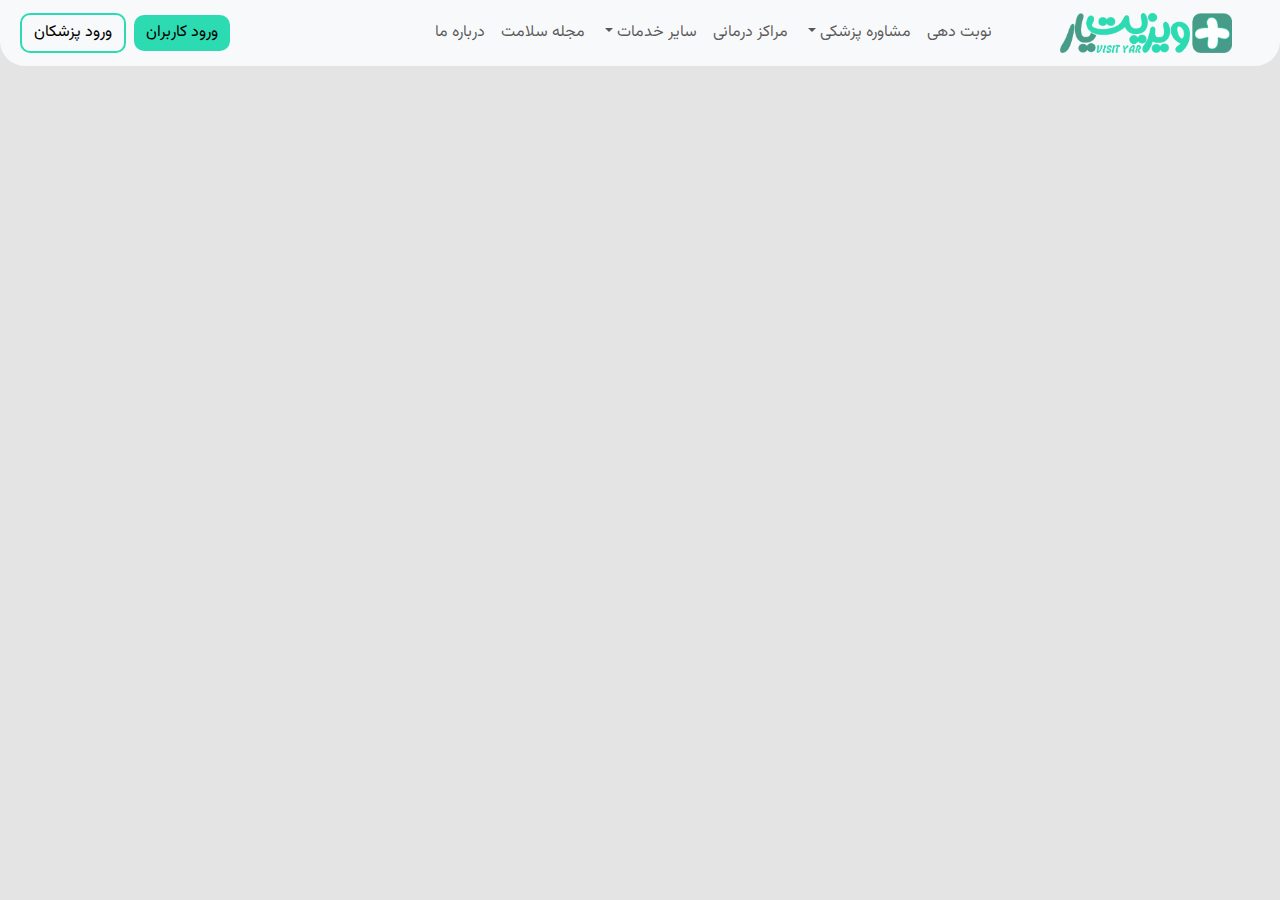
==== homepage/index.html @ 5d213c59 "add nobat page & footer" ====
<!DOCTYPE html>
<html lang="fa">
<head>
    <meta charset="UTF-8">
    <meta name="viewport" content="width=device-width, initial-scale=1.0">
    <title>ویزیت یار</title>
    <link href="https://cdn.jsdelivr.net/npm/bootstrap@5.3.0-alpha1/dist/css/bootstrap.min.css" rel="stylesheet">
    <link rel="stylesheet" href="style.css">
</head>
<body>
    <!-- navbar -->
    <nav class="navbar navbar-expand-lg navbar-light bg-light navbar-custom">
        <div class="container">
            <a class="navbar-brand" href="#">
                <img src="image/logo.png" alt="لوگو">
            </a>
            <button class="navbar-toggler" type="button" data-bs-toggle="collapse" data-bs-target="#navbarNavDropdown" aria-controls="navbarNavDropdown" aria-expanded="false" aria-label="Toggle navigation">
                <span class="navbar-toggler-icon"></span>
            </button>
            <div class="collapse navbar-collapse" id="navbarNavDropdown">
                <ul class="navbar-nav ms-auto">
                    <li class="nav-item active">
                        <a class="nav-link" href="#">نوبت دهی</a>
                    </li>
                    <li class="nav-item dropdown">
                        <a class="nav-link dropdown-toggle" href="#" id="navbarDropdownMenuLink" data-bs-toggle="dropdown" aria-haspopup="true" aria-expanded="false">
                            مشاوره پزشکی
                        </a>
                        <div class="dropdown-menu" aria-labelledby="navbarDropdownMenuLink">
                            <a class="dropdown-item" href="#">مشاوره تلفنی</a>
                            <a class="dropdown-item" href="#">مشاوره متنی</a>
                        </div>
                    </li>
                    <li class="nav-item">
                        <a class="nav-link" href="#">مراکز درمانی</a>
                    </li>
                    <li class="nav-item dropdown">
                        <a class="nav-link dropdown-toggle" href="#" id="navbarDropdownMenuLink" data-bs-toggle="dropdown" aria-haspopup="true" aria-expanded="false">
                            سایر خدمات
                        </a>
                        <div class="dropdown-menu" aria-labelledby="navbarDropdownMenuLink">
                            <a class="dropdown-item" href="#">ویزیت یار پلاس (به زودی)</a>
                        </div>
                    </li>
                    <li class="nav-item">
                        <a class="nav-link" href="#">مجله سلامت</a>
                    </li>
                    <li class="nav-item">
                        <a class="nav-link" href="#">درباره ما</a>
                    </li>
                </ul>
                <button class="btn btn-user ms-2" data-bs-toggle="modal" data-bs-target="#userLoginModal">ورود کاربران</button>
                <button class="btn btn-doctor ms-2">ورود پزشکان</button>
            </div>
        </div>
    </nav>
    <!-- /navbar -->

    <!-- User Login Modal -->
    <div class="modal fade" id="userLoginModal" tabindex="-1" aria-labelledby="userLoginModalLabel" aria-hidden="true">
        <div class="modal-dialog">
            <div class="modal-content">
                <div class="modal-header">
                    <button type="button" class="btn-close" data-bs-dismiss="modal" aria-label="Close"></button>
                </div>
                <div class="modal-body">
                    <h3 class="modal-title" id="userLoginModalLabel">ورود به ویزیت یار</h3>
                    <p>برای دسترسی به تمامی امکانات وارد شوید!</p>
                    <div class="mb-3 input-group">
                        <span class="input-group-text">+98</span>
                        <input id="phoneNumberInput" type="text" class="form-control" placeholder="مثال: 09123456789">
                    </div>
                </div>
                <div class="modal-footer justify-content-center">
                    <button type="button" class="btn btn-secondary" data-bs-dismiss="modal">ثبت نام</button>
                    <button id="sendCodeBtn" type="button" class="btn btn-confirm" data-bs-toggle="modal" data-bs-target="#checkCodeModal">ارسال کد تایید</button>
                </div>
            </div>
        </div>
    </div>
    <!-- /User Login Modal -->

    <!-- Verification Code Modal -->
    <div class="modal fade" id="checkCodeModal" tabindex="-1" aria-labelledby="checkCodeModalLabel" aria-hidden="true">
        <div class="modal-dialog">
            <div class="modal-content">
                <div class="modal-header">
                    <h5 class="modal-title" id="checkCodeModalLabel">کد تایید را وارد کنید</h5>
                    <button type="button" class="btn-close" data-bs-dismiss="modal" aria-label="Close"></button>
                </div>
                <div class="modal-body">
                    <p>لطفاً کد تایید را وارد کنید:</p>
                    <input type="text" id="verificationCodeInput" class="form-control mb-3" placeholder="مثال: 123456">
                </div>
                <div class="modal-footer">
                    <button type="button" class="btn btn-secondary" data-bs-dismiss="modal">بستن</button>
                    <button id="submitCodeBtn" type="button" class="btn btn-primary">تایید</button>
                </div>
            </div>
        </div>
    </div>
    <!-- /Verification Code Modal -->

    <script src="https://cdn.jsdelivr.net/npm/bootstrap@5.3.0-alpha1/dist/js/bootstrap.bundle.min.js"></script>
    <script src="newFile.js"></script>
</body>
</html>
---- homepage/style.css ----
@import url('https://fonts.googleapis.com/css2?family=Vazirmatn:wght@100..900&display=swap');

body {
    background-color: rgb(228, 228, 228);
    direction: rtl;
    text-align: right;
    font-family: 'Vazirmatn', sans-serif;
    overflow-x: hidden;
    margin: 0;
    padding: 0;
    
}


.navbar-brand img {
    margin: 0 20px;
    height: 40px;
}

.navbar {
    border-bottom-left-radius: 25px;
    border-bottom-right-radius: 25px;
}

.btn-user {
    background-color: #2CDBB2;
    color: #000;
    border: none;
    margin: auto;
    border-radius: 10px;
}

.btn-doctor {
    background-color: transparent;
    color: #000000;
    border: 2px solid #2CDBB2;
    border-radius: 10px;
}

.modal-header, .modal-footer {
    border: none;
    display: flex;
    justify-content: space-around;
}

.form-control:focus {
    box-shadow: none;
    border-color: #2CDBB2;
}

.btn-confirm {
    background-color: #2CDBB2;
    color: rgb(0, 0, 0);
}
.input-group{
    direction: ltr;
}
.modal-content {
    text-align: center;
    }
.custom-input {
    background-color: white;
    border: none;
    border-top-left-radius: 25px;
    border-bottom-left-radius: 25px;
    padding: 10px 20px;
    width: 80%;
    max-width: 60%;
  }
  .custom-button {
    background-color: #2a9d8f;
    border: none;
    border-top-right-radius: 25px;
    border-bottom-right-radius: 25px;
    padding: 10px 30px;
    color: rgb(0, 0, 0);
    display: inline-flex;
    align-items: center;
  }
  .custom-button i {
    margin-left: 5px;
  }
  .stats {
    margin-top: 30px;
  }
  .stats div {
    margin: 15px 0;
  }
  .bg-icons {
    position: absolute;
    width: 100%;
    height: 100%;
    opacity: 0.1;
    z-index: -1;
    background-image: url('icons-bg.png'); /* پس زمینه دلخواه */
    background-repeat: repeat;
  }
  .searchbar {
    background-color: #2CDBB2;
    color: white;
    padding: 60px 0 20px;
    position: relative;
    top: -56px; /* Adjust this value according to your navbar height */
    z-index: -1;}

.container {
        max-width: 100%;
        color: #000;
    
    }
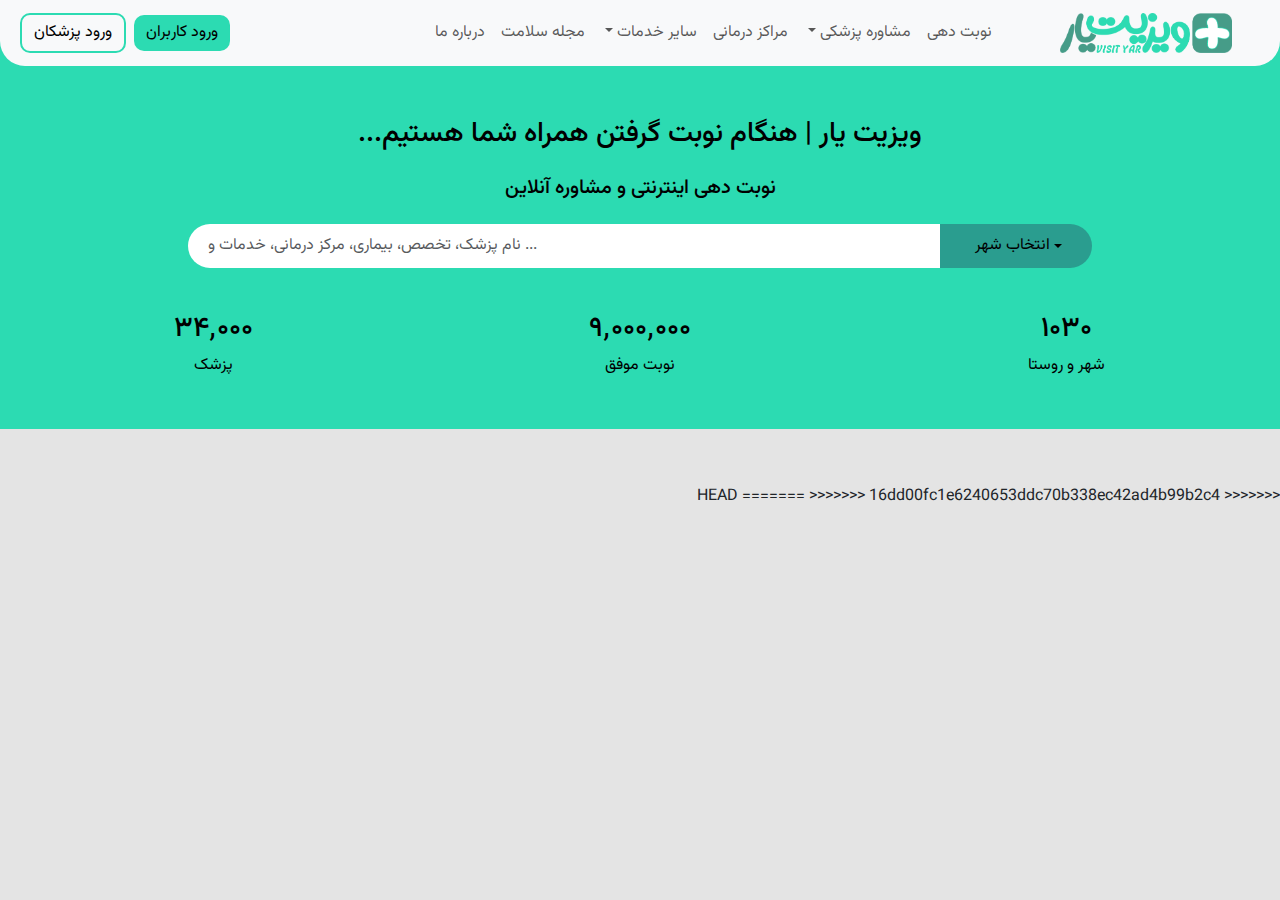
==== commit 6ae42964: "update everything" ====
--- a/homepage/index.html
+++ b/homepage/index.html
@@ -1,10 +1,10 @@
 <!DOCTYPE html>
-<html lang="fa">
+<html lang="fa" dir="rtl">
 <head>
     <meta charset="UTF-8">
     <meta name="viewport" content="width=device-width, initial-scale=1.0">
     <title>ویزیت یار</title>
-    <link href="https://cdn.jsdelivr.net/npm/bootstrap@5.3.0-alpha1/dist/css/bootstrap.min.css" rel="stylesheet">
+    <link href="bootstrap-5.3.3-dist/css/bootstrap.min.css" rel="stylesheet">
     <link rel="stylesheet" href="style.css">
 </head>
 <body>
@@ -18,7 +18,7 @@
                 <span class="navbar-toggler-icon"></span>
             </button>
             <div class="collapse navbar-collapse" id="navbarNavDropdown">
-                <ul class="navbar-nav ms-auto">
+                <ul class="navbar-nav">
                     <li class="nav-item active">
                         <a class="nav-link" href="#">نوبت دهی</a>
                     </li>
@@ -100,8 +100,50 @@
         </div>
     </div>
     <!-- /Verification Code Modal -->
+    
+    <!-- search bar -->
+    <div class="searchbar">
+        <div class="container">
+            <h3 class="mt-5 text-center">ویزیت یار | هنگام نوبت گرفتن همراه شما هستیم...</h3>
+            <h5 class="my-4 text-center">نوبت دهی اینترنتی و مشاوره آنلاین</h5>
+            <div class="input-group mb-3 justify-content-center">
+                <input type="text" class="form-control custom-input" placeholder="نام پزشک، تخصص، بیماری، مرکز درمانی، خدمات و ...">
+                <button class="btn custom-button dropdown-toggle" type="button" data-bs-toggle="dropdown" aria-expanded="false" aria-haspopup="true">
+                  <i class="bi bi-geo-alt"></i> انتخاب شهر
+                </button>
+                <ul class="dropdown-menu">
+                    <li><a class="dropdown-item" href="#">تهران</a></li>
+                    <li><a class="dropdown-item" href="#">اصفهان</a></li>
+                    <li><a class="dropdown-item" href="#">شیراز</a></li>
+                    <li><a class="dropdown-item" href="#">مشهد</a></li>
+                    <li><a class="dropdown-item" href="#">تبریز</a></li>
+                </ul>
+            </div>
+            <div class="row stats text-center mg-3">
+              <div class="col-md-4">
+                <h3>۱۰۳۰</h3>
+                <p>شهر و روستا</p>
+              </div>
+              <div class="col-md-4">
+                <h3>۹٬۰۰۰٬۰۰۰</h3>
+                <p>نوبت موفق</p>
+              </div>
+              <div class="col-md-4">
+                <h3>۳۴٬۰۰۰</h3>
+                <p>پزشک</p>
+              </div>
+            </div>
+        </div>
+    </div>
+    <!-- /search bar -->
 
+<<<<<<< HEAD
     <script src="https://cdn.jsdelivr.net/npm/bootstrap@5.3.0-alpha1/dist/js/bootstrap.bundle.min.js"></script>
     <script src="newFile.js"></script>
+=======
+    <script src="bootstrap-5.3.3-dist/js/bootstrap.bundle.min.js"></script>
+    <script src="script.js"></script>
+
+>>>>>>> 16dd00fc1e6240653ddc70b338ec42ad4b99b2c4
 </body>
 </html>
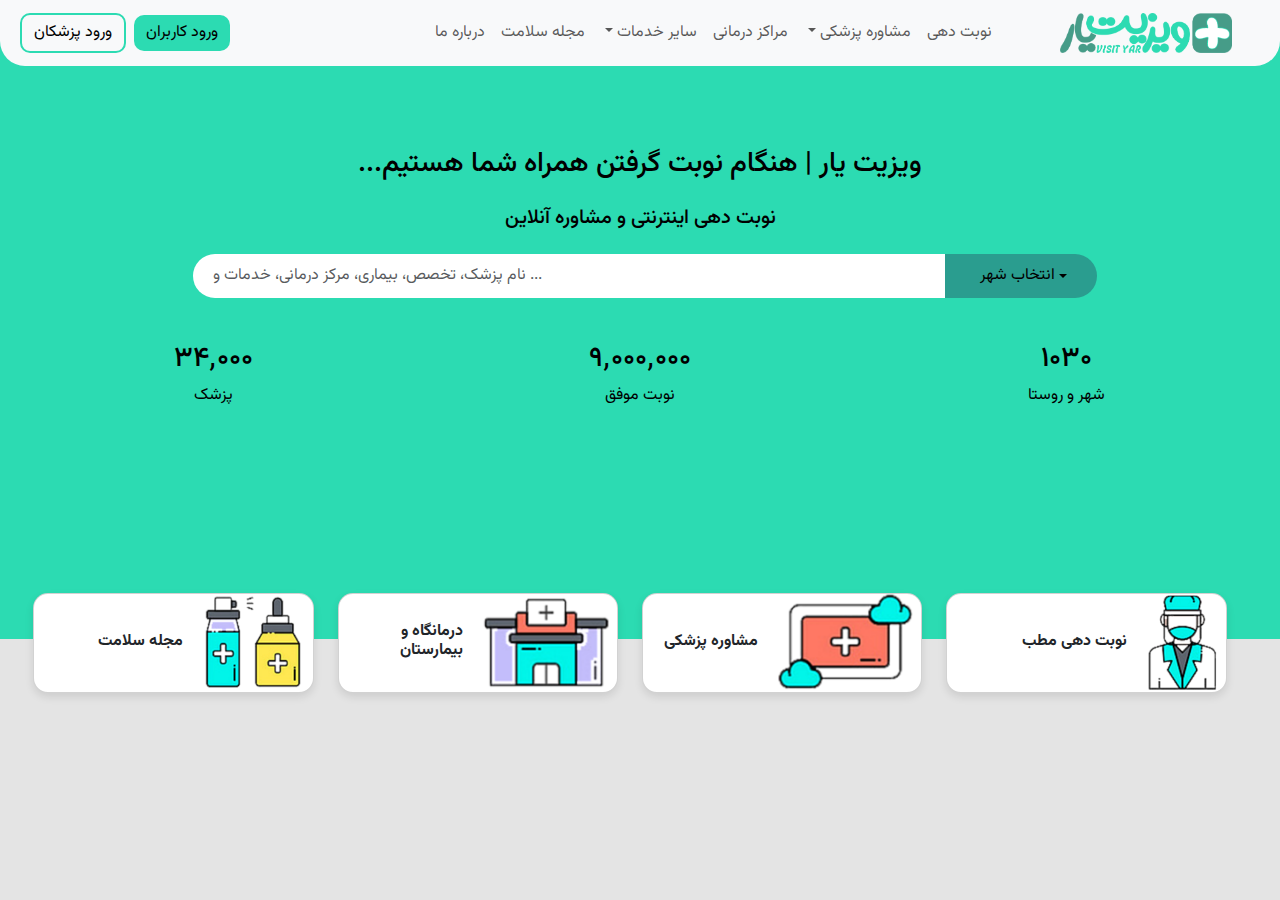
==== commit 79894107: "card section 1" ====
--- a/homepage/index.html
+++ b/homepage/index.html
@@ -136,14 +136,49 @@
         </div>
     </div>
     <!-- /search bar -->
+    <!-- card section1 -->
+    <div class="container1 mt-5">
+        <div class="row">
+            <div class="col-md-3">
+                <div class="card custom-card">
+                    <img src="image/doctor.png" class="card-img-top" alt="تصویر 1">
+                    <div class="card-body">
+                        <h5 class="card-title">نوبت دهی مطب</h5>
+                    </div>
+                </div>
+            </div>
+            <div class="col-md-3">
+                <div class="card custom-card">
+                    <img src="image/moshavereh.png" class="card-img-top" alt="تصویر 2">
+                    <div class="card-body">
+                        <h5 class="card-title">مشاوره پزشکی</h5>
+                    </div>
+                </div>
+            </div>
+            <div class="col-md-3">
+                <div class="card custom-card">
+                    <img src="image/darmangah.png" class="card-img-top" alt="تصویر 3">
+                    <div class="card-body">
+                        <h5 class="card-title">درمانگاه و بیمارستان</h5>
+                    </div>
+                </div>
+            </div>
+            <div class="col-md-3">
+                <div class="card custom-card">
+                    <img src="image/majale1.png" class="card-img-top" alt="تصویر 4">
+                    <div class="card-body">
+                        <h5 class="card-title">مجله سلامت</h5>
+                    </div>
+                </div>
+            </div>
+        </div>
+    </div>
 
-<<<<<<< HEAD
-    <script src="https://cdn.jsdelivr.net/npm/bootstrap@5.3.0-alpha1/dist/js/bootstrap.bundle.min.js"></script>
+
+    <!-- /card section1 -->
+
+
+    <script src="bootstrap-5.3.3-dist/js/"></script>
     <script src="newFile.js"></script>
-=======
-    <script src="bootstrap-5.3.3-dist/js/bootstrap.bundle.min.js"></script>
-    <script src="script.js"></script>
-
->>>>>>> 16dd00fc1e6240653ddc70b338ec42ad4b99b2c4
 </body>
 </html>
--- a/homepage/style.css
+++ b/homepage/style.css
@@ -54,6 +54,7 @@
 }
 .input-group{
     direction: ltr;
+
 }
 .modal-content {
     text-align: center;
@@ -66,6 +67,8 @@
     padding: 10px 20px;
     width: 80%;
     max-width: 60%;
+    margin-left: 10px;
+
   }
   .custom-button {
     background-color: #2a9d8f;
@@ -92,19 +95,81 @@
     height: 100%;
     opacity: 0.1;
     z-index: -1;
-    background-image: url('icons-bg.png'); /* پس زمینه دلخواه */
     background-repeat: repeat;
   }
   .searchbar {
     background-color: #2CDBB2;
     color: white;
-    padding: 60px 0 20px;
+    padding: 90px 0 200px;
     position: relative;
-    top: -56px; /* Adjust this value according to your navbar height */
+    top: -56px;
     z-index: -1;}
 
 .container {
         max-width: 100%;
         color: #000;
+        
     
-    }+    }
+    #cityDropdown {
+      max-height: 200px;
+      overflow-y: auto;
+  }
+  .modal-header{
+    direction: rtl;
+  }
+.custom-card {
+  border-radius: 15px;
+  overflow: hidden;
+  transition: transform 0.2s;
+  margin: 10px;
+  box-shadow: 0 4px 8px rgba(0, 0, 0, 0.1);
+  z-index: 2;
+  position:relative;
+  width: 100%;
+  max-width: 300px; 
+  height: 100px; 
+  display:flex;
+  flex-direction: row;
+  justify-content: center;
+}
+
+.custom-card:hover {
+  transform: scale(1.05);
+}
+
+.card-img-top {
+  width:auto;
+  height:auto; 
+  object-fit: cover;
+  justify-content: center;
+  padding-right: 8px;
+}
+.container1{
+  display: flex;
+  justify-content: center;
+  align-items: center;
+  flex-wrap: wrap;
+  gap: 20px;
+  position: relative;
+  top: -160px;
+  z-index: 1;}
+
+  .card-body {
+    width: 75%;
+    padding: 20px;
+    display: flex;
+    flex-direction: column;
+    justify-content: center;
+    align-items: flex-start;
+}
+.card-title {
+  font-size: 1rem;
+  font-weight: bold;
+  margin-bottom: 4px;
+}
+
+.card-subtext {
+  font-size: 0.875rem;
+  color: #6c757d;
+}
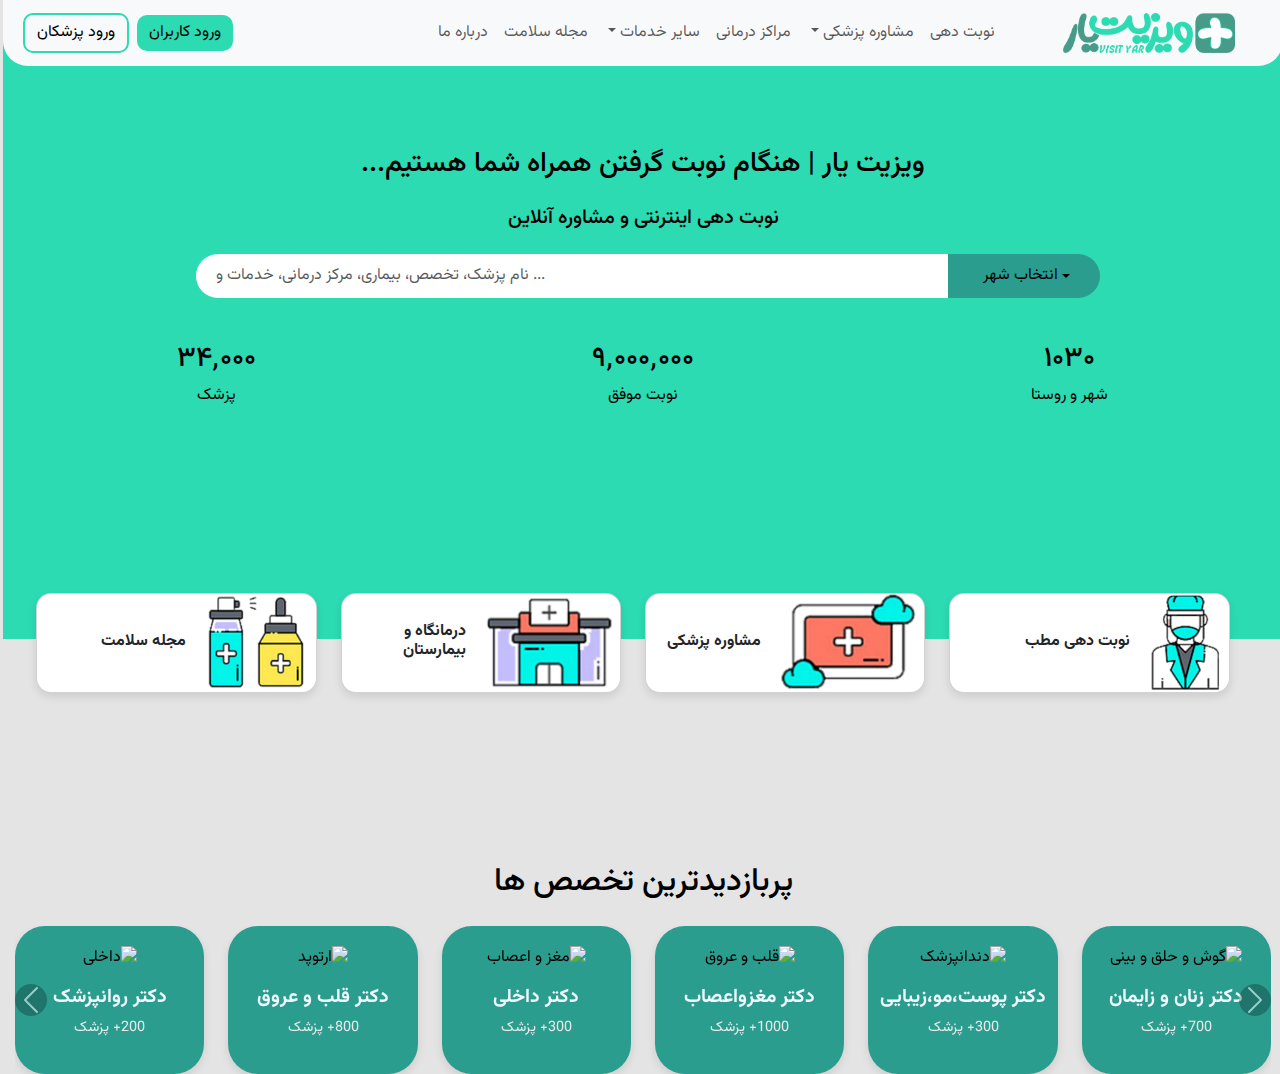
==== commit 7941c136: "card section 2" ====
--- a/homepage/index.html
+++ b/homepage/index.html
@@ -173,12 +173,164 @@
             </div>
         </div>
     </div>
-
-
     <!-- /card section1 -->
-
-
-    <script src="bootstrap-5.3.3-dist/js/"></script>
+    <!-- card section 2 -->
+    <div class="container">
+        <h2 class="text-center mb-4">پربازدیدترین تخصص ها</h2>
+        <div id="specialtyCarousel" class="carousel slide" data-bs-ride="carousel">
+            <div class="carousel-inner">
+                <div class="carousel-item active">
+                    <div class="row">
+                        <div class="col-md-2">
+                            <div class="specialty-card text-center">
+                                <div class="specialty-card-body">
+                                    <img src="https://doctoreto.com/_next/image?url=%2Fimages%2Fhome%2Fspecialities%2Fwomen.png&w=1920&q=100" class="specialty-card-img-top mb-3" alt="گوش و حلق و بینی">
+                                    <h5 class="specialty-card-title">دکتر زنان و زایمان</h5>
+                                    <p class="specialty-card-text">700+ پزشک</p>
+                                </div>
+                            </div>
+                        </div>
+                        <div class="col-md-2">
+                            <div class="specialty-card text-center">
+                                <div class="specialty-card-body">
+                                    <img src="https://doctoreto.com/_next/image?url=%2Fimages%2Fhome%2Fspecialities%2Fskin.png&w=1920&q=100" class="specialty-card-img-top mb-3" alt="دندانپزشک">
+                                    <h5 class="specialty-card-title">دکتر پوست،مو،زیبایی</h5>
+                                    <p class="specialty-card-text">300+ پزشک</p>
+                                </div>
+                            </div>
+                        </div>
+                        <div class="col-md-2">
+                            <div class="specialty-card text-center">
+                                <div class="specialty-card-body">
+                                    <img src="https://doctoreto.com/_next/image?url=%2Fimages%2Fhome%2Fspecialities%2Fneurologist.png&w=1920&q=100" class="specialty-card-img-top mb-3" alt="قلب و عروق">
+                                    <h5 class="specialty-card-title">دکتر مغزواعصاب</h5>
+                                    <p class="specialty-card-text">1000+ پزشک</p>
+                                </div>
+                            </div>
+                        </div>
+                        <div class="col-md-2">
+                            <div class="specialty-card text-center">
+                                <div class="specialty-card-body">
+                                    <img src="https://doctoreto.com/_next/image?url=%2Fimages%2Fhome%2Fspecialities%2Fgeneral.png&w=1920&q=100" class="specialty-card-img-top mb-3" alt="مغز و اعصاب">
+                                    <h5 class="specialty-card-title">دکتر داخلی</h5>
+                                    <p class="specialty-card-text">300+ پزشک</p>
+                                </div>
+                            </div>
+                        </div>
+                        <div class="col-md-2">
+                            <div class="specialty-card text-center">
+                                <div class="specialty-card-body">
+                                    <img src="https://doctoreto.com/_next/image?url=%2Fimages%2Fhome%2Fspecialities%2Fcardiologist.png&w=1920&q=100" class="specialty-card-img-top mb-3" alt="ارتوپد">
+                                    <h5 class="specialty-card-title">دکتر قلب و عروق</h5>
+                                    <p class="specialty-card-text">800+ پزشک</p>
+                                </div>
+                            </div>
+                        </div>
+                        <div class="col-md-2">
+                            <div class="specialty-card text-center">
+                                <div class="specialty-card-body">
+                                    <img src="https://doctoreto.com/_next/image?url=%2Fimages%2Fhome%2Fspecialities%2Fpsychiatrist.png&w=1920&q=100" class="specialty-card-img-top mb-3" alt="داخلی">
+                                    <h5 class="specialty-card-title">دکتر روانپزشک</h5>
+                                    <p class="specialty-card-text">200+ پزشک</p>
+                                </div>
+                            </div>
+                        </div>
+                    </div>
+                </div>
+                <div class="carousel-item">
+                    <div class="row">
+                        <div class="col-md-2">
+                            <div class="specialty-card text-center">
+                                <div class="specialty-card-body">
+                                    <img src="https://doctoreto.com/_next/image?url=%2Fimages%2Fhome%2Fspecialities%2Fdentist.png&w=1920&q=100" class="specialty-card-img-top mb-3" alt="پوست">
+                                    <h5 class="specialty-card-title">دکتر دندانپزشک</h5>
+                                    <p class="specialty-card-text">600+ پزشک</p>
+                                </div>
+                            </div>
+                        </div>
+                        <div class="col-md-2">
+                            <div class="specialty-card text-center">
+                                <div class="specialty-card-body">
+                                    <img src="https://doctoreto.com/_next/image?url=%2Fimages%2Fhome%2Fspecialities%2Feye.png&w=1920&q=100" class="specialty-card-img-top mb-3" alt="چشم">
+                                    <h5 class="specialty-card-title">دکتر چشم پزشک</h5>
+                                    <p class="specialty-card-text">400+ پزشک</p>
+                                </div>
+                            </div>
+                        </div>
+
+                        <div class="col-md-2">
+                            <div class="specialty-card text-center">
+                                <div class="specialty-card-body">
+                                    <img src="https://doctoreto.com/_next/image?url=%2Fimages%2Fhome%2Fspecialities%2Fendocrinologist.png&w=1920&q=100" class="specialty-card-img-top mb-3" alt="روماتولوژی">
+                                    <h5 class="specialty-card-title">دکتر غدد</h5>
+                                    <p class="specialty-card-text">200+ پزشک</p>
+                                </div>
+                            </div>
+                        </div>
+                        <div class="col-md-2">
+                            <div class="specialty-card text-center">
+                                <div class="specialty-card-body">
+                                    <img src="https://doctoreto.com/_next/image?url=%2Fimages%2Fhome%2Fspecialities%2Fent.png&w=1920&q=100" class="specialty-card-img-top mb-3" alt="پزشکی ورزشی">
+                                    <h5 class="specialty-card-title">دکتر گوش،حلق،بینی</h5>
+                                    <p class="specialty-card-text">150+ پزشک</p>
+                                </div>
+                            </div>
+                        </div>
+                        <div class="col-md-2">
+                            <div class="specialty-card text-center">
+                                <div class="specialty-card-body">
+                                    <img src="https://doctoreto.com/_next/image?url=%2Fimages%2Fhome%2Fspecialities%2Furologist.png&w=1920&q=100" class="specialty-card-img-top mb-3" alt="زنان و زایمان">
+                                    <h5 class="specialty-card-title">دکتر اورولوژی</h5>
+                                    <p class="specialty-card-text">900+ پزشک</p>
+                                </div>
+                            </div>
+                        </div>
+                        <div class="col-md-2">
+                            <div class="specialty-card text-center">
+                                <div class="specialty-card-body">
+                                    <img src="https://doctoreto.com/_next/image?url=%2Fimages%2Fhome%2Fspecialities%2Fkids.png&w=1920&q=100" class="specialty-card-img-top mb-3" alt="زنان و زایمان">
+                                    <h5 class="specialty-card-title">دکتر کودکان</h5>
+                                    <p class="specialty-card-text">900+ پزشک</p>
+                                </div>
+                            </div>
+                        </div>
+                    </div>
+                </div>
+            </div>
+            <a class="carousel-control-prev" href="#specialtyCarousel" role="button" data-bs-slide="prev">
+                <span class="carousel-control-prev-icon" aria-hidden="true"></span>
+                <span class="sr-only"></span>
+            </a>
+            <a class="carousel-control-next" href="#specialtyCarousel" role="button" data-bs-slide="next">
+                <span class="carousel-control-next-icon" aria-hidden="true"></span>
+                <span class="sr-only"></span>
+            </a>
+        </div>
+    </div>
+
+
+
+
+
+
+
+
+
+
+
+
+
+
+
+
+
+
+
+
+    <script src="bootstrap-5.3.3-dist/js/bootstrap.bundle.min.js"></script>
     <script src="newFile.js"></script>
+    <script src="https://code.jquery.com/jquery-3.5.1.slim.min.js"></script>
+    <script src="https://cdn.jsdelivr.net/npm/@popperjs/core@2.9.3/dist/umd/popper.min.js"></script>
+
 </body>
 </html>
--- a/homepage/style.css
+++ b/homepage/style.css
@@ -173,3 +173,47 @@
   font-size: 0.875rem;
   color: #6c757d;
 }
+.specialty-card {
+  background-color: #2a9d8f;
+  border: none;
+  border-radius: 30px;
+  box-shadow: 0 4px 8px rgba(0, 0, 0, 0.1);
+  padding-block: 20px;
+}
+
+.specialty-card-title {
+  font-size: 1.2rem;
+  font-weight:bolder;
+  color: aliceblue;
+}
+
+.specialty-card-text {
+  font-size: 0.9rem;
+  color: #eaeaea;
+}
+.carousel-control-prev,
+.carousel-control-next {
+    width: 5%; 
+    height: 100%; 
+}
+
+.carousel-control-prev {
+    left: -15px; 
+}
+
+.carousel-control-next {
+    right: -15px; 
+}
+
+.carousel-control-prev-icon,
+.carousel-control-next-icon {
+    background-color: rgba(0, 0, 0, 0.5); 
+    border-radius: 80%; 
+    padding: 2px; 
+}
+
+.carousel-control-prev-icon:hover,
+.carousel-control-next-icon:hover {
+    background-color: rgba(85, 255, 161, 0.8); 
+
+}
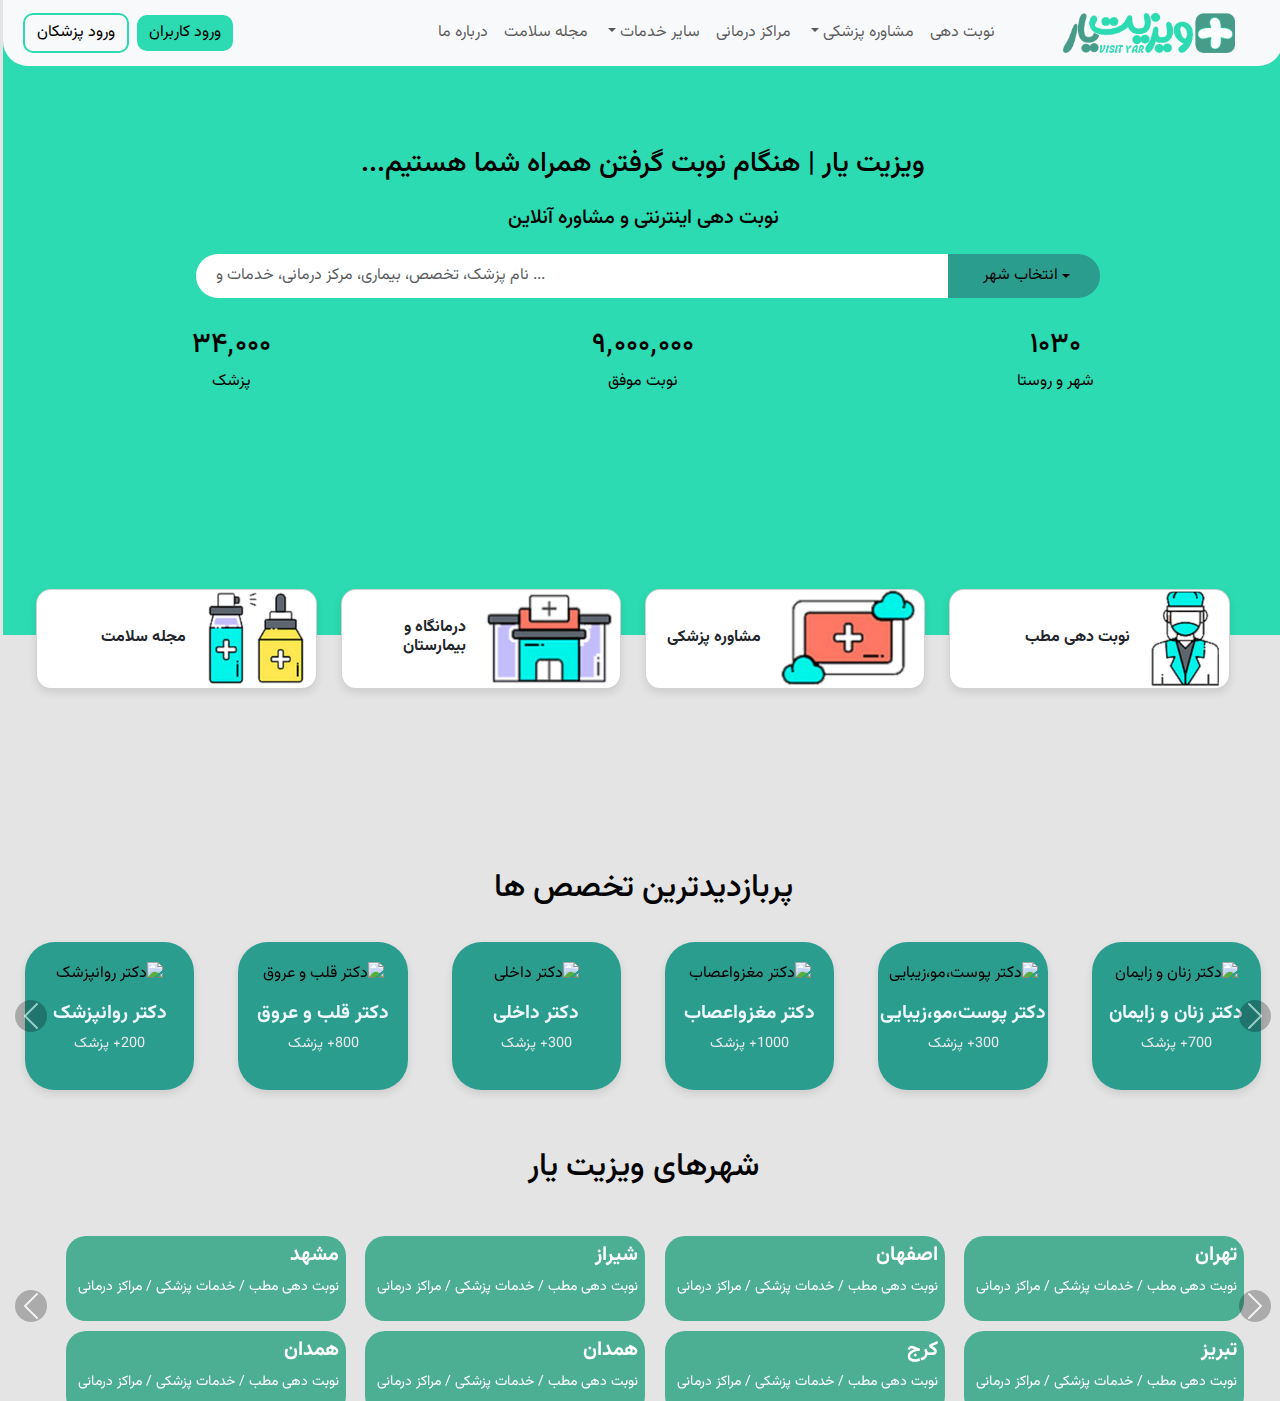
==== commit f56ed93a: "city section" ====
--- a/homepage/index.html
+++ b/homepage/index.html
@@ -184,7 +184,7 @@
                         <div class="col-md-2">
                             <div class="specialty-card text-center">
                                 <div class="specialty-card-body">
-                                    <img src="https://doctoreto.com/_next/image?url=%2Fimages%2Fhome%2Fspecialities%2Fwomen.png&w=1920&q=100" class="specialty-card-img-top mb-3" alt="گوش و حلق و بینی">
+                                    <img src="https://doctoreto.com/_next/image?url=%2Fimages%2Fhome%2Fspecialities%2Fwomen.png&w=1920&q=100" class="specialty-card-img-top mb-3" alt="دکتر زنان و زایمان">
                                     <h5 class="specialty-card-title">دکتر زنان و زایمان</h5>
                                     <p class="specialty-card-text">700+ پزشک</p>
                                 </div>
@@ -193,7 +193,7 @@
                         <div class="col-md-2">
                             <div class="specialty-card text-center">
                                 <div class="specialty-card-body">
-                                    <img src="https://doctoreto.com/_next/image?url=%2Fimages%2Fhome%2Fspecialities%2Fskin.png&w=1920&q=100" class="specialty-card-img-top mb-3" alt="دندانپزشک">
+                                    <img src="https://doctoreto.com/_next/image?url=%2Fimages%2Fhome%2Fspecialities%2Fskin.png&w=1920&q=100" class="specialty-card-img-top mb-3" alt="دکتر پوست،مو،زیبایی">
                                     <h5 class="specialty-card-title">دکتر پوست،مو،زیبایی</h5>
                                     <p class="specialty-card-text">300+ پزشک</p>
                                 </div>
@@ -202,7 +202,7 @@
                         <div class="col-md-2">
                             <div class="specialty-card text-center">
                                 <div class="specialty-card-body">
-                                    <img src="https://doctoreto.com/_next/image?url=%2Fimages%2Fhome%2Fspecialities%2Fneurologist.png&w=1920&q=100" class="specialty-card-img-top mb-3" alt="قلب و عروق">
+                                    <img src="https://doctoreto.com/_next/image?url=%2Fimages%2Fhome%2Fspecialities%2Fneurologist.png&w=1920&q=100" class="specialty-card-img-top mb-3" alt="دکتر مغزواعصاب">
                                     <h5 class="specialty-card-title">دکتر مغزواعصاب</h5>
                                     <p class="specialty-card-text">1000+ پزشک</p>
                                 </div>
@@ -211,7 +211,7 @@
                         <div class="col-md-2">
                             <div class="specialty-card text-center">
                                 <div class="specialty-card-body">
-                                    <img src="https://doctoreto.com/_next/image?url=%2Fimages%2Fhome%2Fspecialities%2Fgeneral.png&w=1920&q=100" class="specialty-card-img-top mb-3" alt="مغز و اعصاب">
+                                    <img src="https://doctoreto.com/_next/image?url=%2Fimages%2Fhome%2Fspecialities%2Fgeneral.png&w=1920&q=100" class="specialty-card-img-top mb-3" alt="دکتر داخلی">
                                     <h5 class="specialty-card-title">دکتر داخلی</h5>
                                     <p class="specialty-card-text">300+ پزشک</p>
                                 </div>
@@ -220,7 +220,7 @@
                         <div class="col-md-2">
                             <div class="specialty-card text-center">
                                 <div class="specialty-card-body">
-                                    <img src="https://doctoreto.com/_next/image?url=%2Fimages%2Fhome%2Fspecialities%2Fcardiologist.png&w=1920&q=100" class="specialty-card-img-top mb-3" alt="ارتوپد">
+                                    <img src="https://doctoreto.com/_next/image?url=%2Fimages%2Fhome%2Fspecialities%2Fcardiologist.png&w=1920&q=100" class="specialty-card-img-top mb-3" alt="دکتر قلب و عروق">
                                     <h5 class="specialty-card-title">دکتر قلب و عروق</h5>
                                     <p class="specialty-card-text">800+ پزشک</p>
                                 </div>
@@ -229,7 +229,7 @@
                         <div class="col-md-2">
                             <div class="specialty-card text-center">
                                 <div class="specialty-card-body">
-                                    <img src="https://doctoreto.com/_next/image?url=%2Fimages%2Fhome%2Fspecialities%2Fpsychiatrist.png&w=1920&q=100" class="specialty-card-img-top mb-3" alt="داخلی">
+                                    <img src="https://doctoreto.com/_next/image?url=%2Fimages%2Fhome%2Fspecialities%2Fpsychiatrist.png&w=1920&q=100" class="specialty-card-img-top mb-3" alt="دکتر روانپزشک">
                                     <h5 class="specialty-card-title">دکتر روانپزشک</h5>
                                     <p class="specialty-card-text">200+ پزشک</p>
                                 </div>
@@ -242,7 +242,7 @@
                         <div class="col-md-2">
                             <div class="specialty-card text-center">
                                 <div class="specialty-card-body">
-                                    <img src="https://doctoreto.com/_next/image?url=%2Fimages%2Fhome%2Fspecialities%2Fdentist.png&w=1920&q=100" class="specialty-card-img-top mb-3" alt="پوست">
+                                    <img src="https://doctoreto.com/_next/image?url=%2Fimages%2Fhome%2Fspecialities%2Fdentist.png&w=1920&q=100" class="specialty-card-img-top mb-3" alt="دکتر دندانپزشک">
                                     <h5 class="specialty-card-title">دکتر دندانپزشک</h5>
                                     <p class="specialty-card-text">600+ پزشک</p>
                                 </div>
@@ -251,7 +251,7 @@
                         <div class="col-md-2">
                             <div class="specialty-card text-center">
                                 <div class="specialty-card-body">
-                                    <img src="https://doctoreto.com/_next/image?url=%2Fimages%2Fhome%2Fspecialities%2Feye.png&w=1920&q=100" class="specialty-card-img-top mb-3" alt="چشم">
+                                    <img src="https://doctoreto.com/_next/image?url=%2Fimages%2Fhome%2Fspecialities%2Feye.png&w=1920&q=100" class="specialty-card-img-top mb-3" alt="دکتر چشم پزشک">
                                     <h5 class="specialty-card-title">دکتر چشم پزشک</h5>
                                     <p class="specialty-card-text">400+ پزشک</p>
                                 </div>
@@ -261,7 +261,7 @@
                         <div class="col-md-2">
                             <div class="specialty-card text-center">
                                 <div class="specialty-card-body">
-                                    <img src="https://doctoreto.com/_next/image?url=%2Fimages%2Fhome%2Fspecialities%2Fendocrinologist.png&w=1920&q=100" class="specialty-card-img-top mb-3" alt="روماتولوژی">
+                                    <img src="https://doctoreto.com/_next/image?url=%2Fimages%2Fhome%2Fspecialities%2Fendocrinologist.png&w=1920&q=100" class="specialty-card-img-top mb-3" alt="دکتر غدد">
                                     <h5 class="specialty-card-title">دکتر غدد</h5>
                                     <p class="specialty-card-text">200+ پزشک</p>
                                 </div>
@@ -270,7 +270,7 @@
                         <div class="col-md-2">
                             <div class="specialty-card text-center">
                                 <div class="specialty-card-body">
-                                    <img src="https://doctoreto.com/_next/image?url=%2Fimages%2Fhome%2Fspecialities%2Fent.png&w=1920&q=100" class="specialty-card-img-top mb-3" alt="پزشکی ورزشی">
+                                    <img src="https://doctoreto.com/_next/image?url=%2Fimages%2Fhome%2Fspecialities%2Fent.png&w=1920&q=100" class="specialty-card-img-top mb-3" alt="دکتر گوش،حلق،بینی">
                                     <h5 class="specialty-card-title">دکتر گوش،حلق،بینی</h5>
                                     <p class="specialty-card-text">150+ پزشک</p>
                                 </div>
@@ -279,7 +279,7 @@
                         <div class="col-md-2">
                             <div class="specialty-card text-center">
                                 <div class="specialty-card-body">
-                                    <img src="https://doctoreto.com/_next/image?url=%2Fimages%2Fhome%2Fspecialities%2Furologist.png&w=1920&q=100" class="specialty-card-img-top mb-3" alt="زنان و زایمان">
+                                    <img src="https://doctoreto.com/_next/image?url=%2Fimages%2Fhome%2Fspecialities%2Furologist.png&w=1920&q=100" class="specialty-card-img-top mb-3" alt="دکتر اورولوژی">
                                     <h5 class="specialty-card-title">دکتر اورولوژی</h5>
                                     <p class="specialty-card-text">900+ پزشک</p>
                                 </div>
@@ -288,7 +288,7 @@
                         <div class="col-md-2">
                             <div class="specialty-card text-center">
                                 <div class="specialty-card-body">
-                                    <img src="https://doctoreto.com/_next/image?url=%2Fimages%2Fhome%2Fspecialities%2Fkids.png&w=1920&q=100" class="specialty-card-img-top mb-3" alt="زنان و زایمان">
+                                    <img src="https://doctoreto.com/_next/image?url=%2Fimages%2Fhome%2Fspecialities%2Fkids.png&w=1920&q=100" class="specialty-card-img-top mb-3" alt="دکتر کودکان">
                                     <h5 class="specialty-card-title">دکتر کودکان</h5>
                                     <p class="specialty-card-text">900+ پزشک</p>
                                 </div>
@@ -308,6 +308,129 @@
         </div>
     </div>
 
+<!-- city section -->
+<div class="container mt-5">
+    <h2 class="text-center mb-4">شهرهای ویزیت یار</h2>
+    <div id="cityCarousel" class="carousel slide" data-bs-ride="carousel">
+        <div class="carousel-inner">
+            <div class="carousel-item active">
+                <div class="row">
+                    <div class="card2 col-md-2">
+                        <div class="city-card">
+                            <h4>تهران</h4>
+                            <p>نوبت دهی مطب / خدمات پزشکی / مراکز درمانی</p>
+                        </div>
+                    </div>
+                    <div class="card2 col-md-2">
+                        <div class="city-card">
+                            <h4>اصفهان</h4>
+                            <p>نوبت دهی مطب / خدمات پزشکی / مراکز درمانی</p>
+                        </div>
+                    </div>
+                    <div class="card2 col-md-2">
+                        <div class="city-card">
+                            <h4>شیراز</h4>
+                            <p>نوبت دهی مطب / خدمات پزشکی / مراکز درمانی</p>
+                        </div>
+                    </div>
+                    <div class="card2 col-md-2">
+                        <div class="city-card">
+                            <h4>مشهد</h4>
+                            <p>نوبت دهی مطب / خدمات پزشکی / مراکز درمانی</p>
+                        </div>
+                    </div>
+                    <div class="card2 col-md-2">
+                        <div class="city-card">
+                            <h4>تبریز</h4>
+                            <p>نوبت دهی مطب / خدمات پزشکی / مراکز درمانی</p>
+                        </div>
+                    </div>
+                    <div class="card2 col-md-2">
+                        <div class="city-card">
+                            <h4>کرج</h4>
+                            <p>نوبت دهی مطب / خدمات پزشکی / مراکز درمانی</p>
+                        </div>
+                    </div>
+                    <div class="card2 col-md-2">
+                        <div class="city-card">
+                            <h4>همدان</h4>
+                            <p>نوبت دهی مطب / خدمات پزشکی / مراکز درمانی</p>
+                        </div>
+                    </div>
+                    <div class="card2 col-md-2">
+                        <div class="city-card">
+                            <h4>همدان</h4>
+                            <p>نوبت دهی مطب / خدمات پزشکی / مراکز درمانی</p>
+                        </div>
+                    </div>
+                </div>
+            </div>
+            <div class="carousel-item">
+                <div class="row">
+                    <div class="card2 col-md-2">
+                        <div class="city-card">
+                            <h4>اهواز</h4>
+                            <p>نوبت دهی مطب / خدمات پزشکی / مراکز درمانی</p>
+                        </div>
+                    </div>
+                    <div class="card2 col-md-2">
+                        <div class="city-card">
+                            <h4>قم</h4>
+                            <p>نوبت دهی مطب / خدمات پزشکی / مراکز درمانی</p>
+                        </div>
+                    </div>
+                    <div class="card2 col-md-2">
+                        <div class="city-card">
+                            <h4>رشت</h4>
+                            <p>نوبت دهی مطب / خدمات پزشکی / مراکز درمانی</p>
+                        </div>
+                    </div>
+                    <div class="card2 col-md-2">
+                        <div class="city-card">
+                            <h4>اراک</h4>
+                            <p>نوبت دهی مطب / خدمات پزشکی / مراکز درمانی</p>
+                        </div>
+                    </div>
+                    <div class="card2 col-md-2">
+                        <div class="city-card">
+                            <h4>کرمانشاه</h4>
+                            <p>نوبت دهی مطب / خدمات پزشکی / مراکز درمانی</p>
+                        </div>
+                    </div>
+                    <div class="card2 col-md-2">
+                        <div class="city-card">
+                            <h4>همدان</h4>
+                            <p>نوبت دهی مطب / خدمات پزشکی / مراکز درمانی</p>
+                        </div>
+                    </div>
+                    <div class="card2 col-md-2">
+                        <div class="city-card">
+                            <h4>همدان</h4>
+                            <p>نوبت دهی مطب / خدمات پزشکی / مراکز درمانی</p>
+                        </div>
+                    </div>
+                    <div class="card2 col-md-2">
+                        <div class="city-card">
+                            <h4>همدان</h4>
+                            <p>نوبت دهی مطب / خدمات پزشکی / مراکز درمانی</p>
+                        </div>
+                    </div>
+                </div>
+            </div>
+        </div>
+        <a class="carousel-control-prev" href="#cityCarousel" role="button" data-bs-slide="prev">
+            <span class="carousel-control-prev-icon" aria-hidden="true"></span>
+            <span class="sr-only"></span>
+        </a>
+        <a class="carousel-control-next" href="#cityCarousel" role="button" data-bs-slide="next">
+            <span class="carousel-control-next-icon" aria-hidden="true"></span>
+            <span class="sr-only"></span>
+        </a>
+    </div>
+</div>
+<!-- /city section -->
+
+
 
 
 
--- a/homepage/style.css
+++ b/homepage/style.css
@@ -179,6 +179,7 @@
   border-radius: 30px;
   box-shadow: 0 4px 8px rgba(0, 0, 0, 0.1);
   padding-block: 20px;
+  max-height: max-content;
 }
 
 .specialty-card-title {
@@ -217,3 +218,38 @@
     background-color: rgba(85, 255, 161, 0.8); 
 
 }
+.text-center{
+  margin: 10px;
+}
+.text-center1{
+  padding-right: 498px;
+  padding-top: 20px;
+  margin: auto;
+  align-items: center;
+}
+.city-card{
+  margin: 25px;
+  justify-content: right;
+  background-color: #4CAF93; 
+  border-radius: 20px; 
+  padding: 7px; 
+  color: #fff; 
+  width: 280px; 
+  text-align: right;
+  direction: rtl;
+}
+.city-card h4 {
+  font-size: 20px; 
+  font-weight: bold; 
+  margin-bottom: 10px; 
+}
+.city-card p {
+  font-size: 14px; 
+}
+.card2{
+  margin-left:84px;
+  margin-right: 2px;
+  margin-bottom: -40px;
+}
+
+  
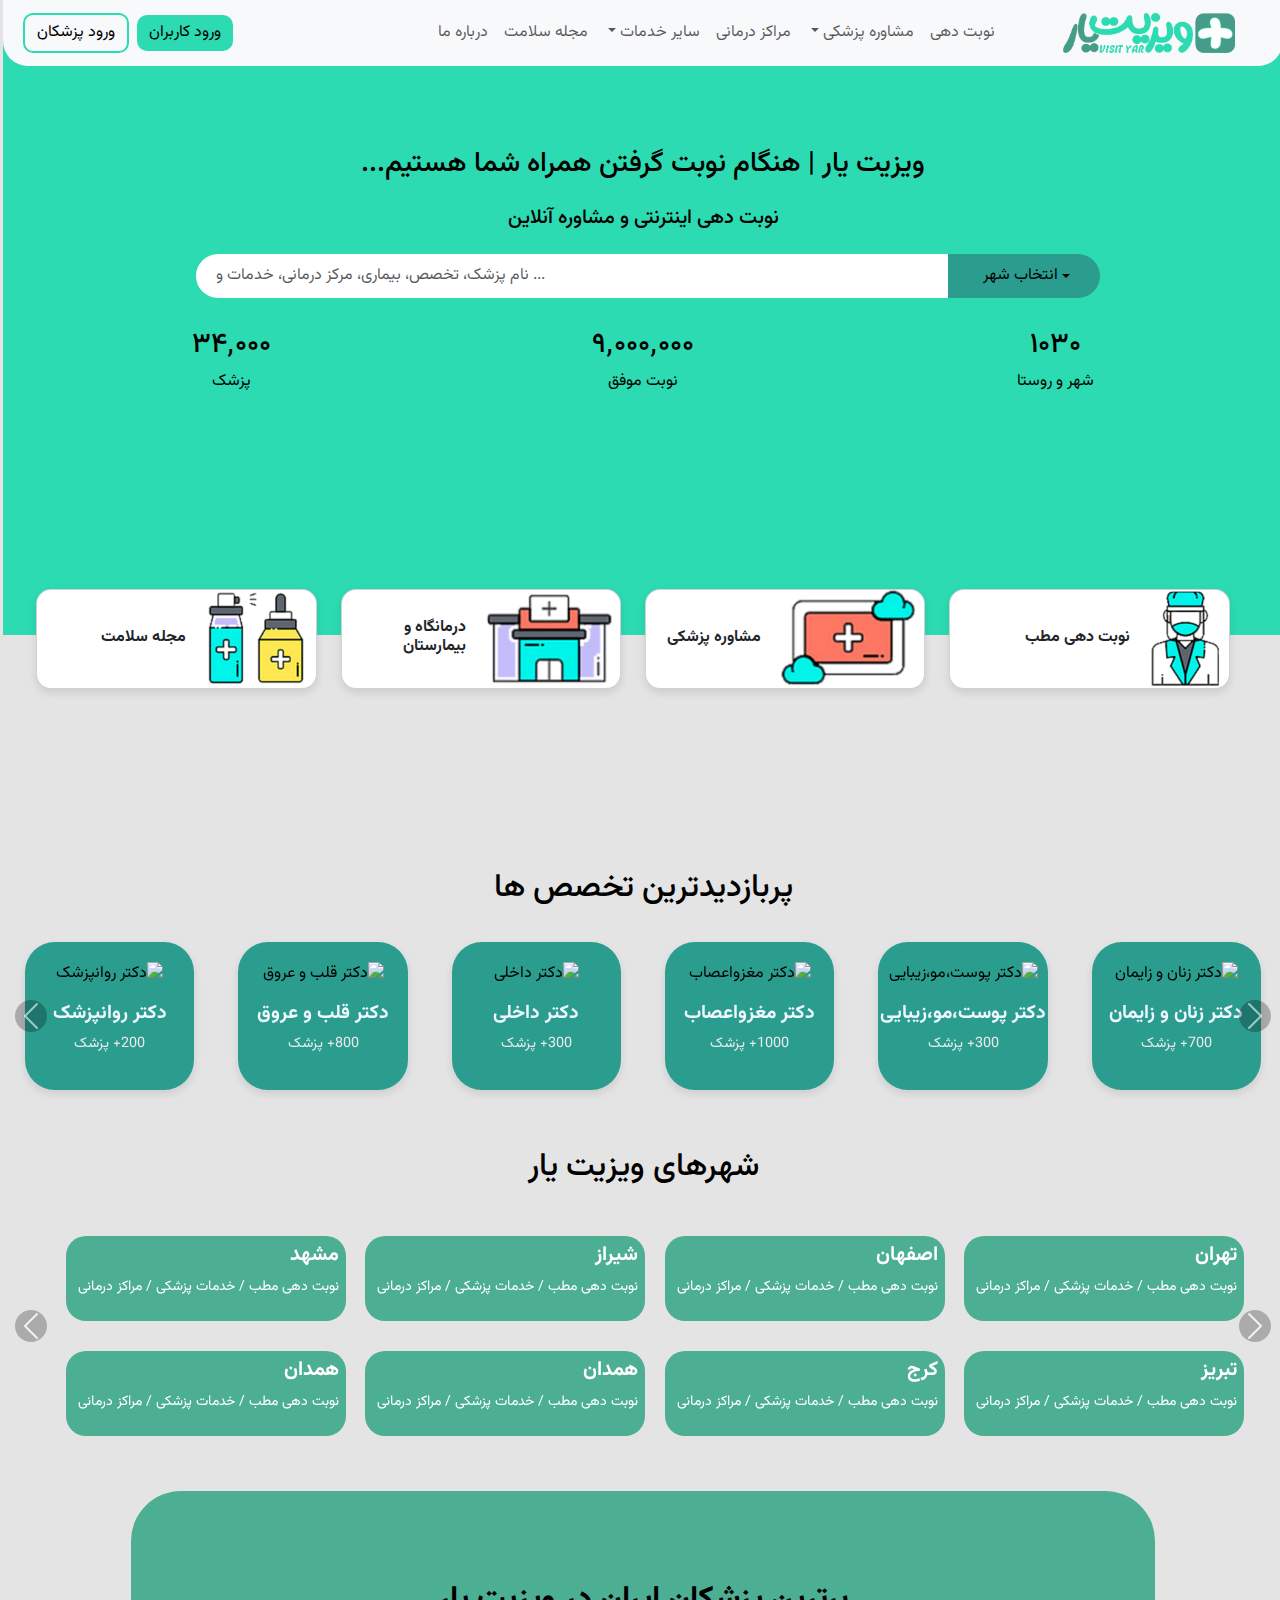
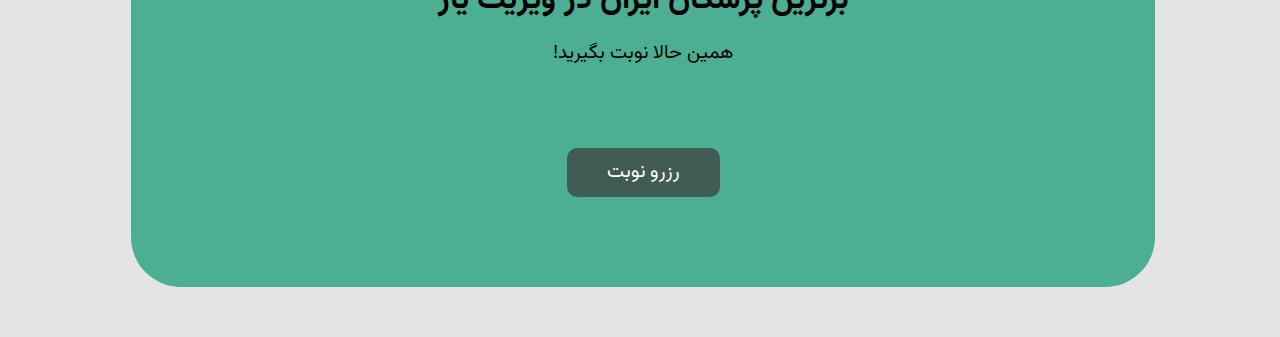
==== commit 4cac956a: "baner" ====
--- a/homepage/index.html
+++ b/homepage/index.html
@@ -85,7 +85,6 @@
         <div class="modal-dialog">
             <div class="modal-content">
                 <div class="modal-header">
-                    <h5 class="modal-title" id="checkCodeModalLabel">کد تایید را وارد کنید</h5>
                     <button type="button" class="btn-close" data-bs-dismiss="modal" aria-label="Close"></button>
                 </div>
                 <div class="modal-body">
@@ -102,12 +101,12 @@
     <!-- /Verification Code Modal -->
     
     <!-- search bar -->
-    <div class="searchbar">
-        <div class="container">
+<div class="baner1">
+    <div class="container">
             <h3 class="mt-5 text-center">ویزیت یار | هنگام نوبت گرفتن همراه شما هستیم...</h3>
             <h5 class="my-4 text-center">نوبت دهی اینترنتی و مشاوره آنلاین</h5>
             <div class="input-group mb-3 justify-content-center">
-                <input type="text" class="form-control custom-input" placeholder="نام پزشک، تخصص، بیماری، مرکز درمانی، خدمات و ...">
+                <input id="search" type="text" class="form-control custom-input" placeholder="نام پزشک، تخصص، بیماری، مرکز درمانی، خدمات و ...">
                 <button class="btn custom-button dropdown-toggle" type="button" data-bs-toggle="dropdown" aria-expanded="false" aria-haspopup="true">
                   <i class="bi bi-geo-alt"></i> انتخاب شهر
                 </button>
@@ -133,8 +132,8 @@
                 <p>پزشک</p>
               </div>
             </div>
-        </div>
-    </div>
+    </div>
+</div>
     <!-- /search bar -->
     <!-- card section1 -->
     <div class="container1 mt-5">
@@ -429,13 +428,13 @@
     </div>
 </div>
 <!-- /city section -->
-
-
-
-
-
-
-
+<!-- baner -->
+<div class="top-doctors-container">
+    <h2>برترین پزشکان ایران در ویزیت یار</h2>
+    <p>همین حالا نوبت بگیرید!</p>
+    <button class="btn btn-primary">رزرو نوبت</button>
+</div>
+<!-- /baner -->
 
 
 
--- a/homepage/style.css
+++ b/homepage/style.css
@@ -20,6 +20,7 @@
 .navbar {
     border-bottom-left-radius: 25px;
     border-bottom-right-radius: 25px;
+    z-index: 5;
 }
 
 .btn-user {
@@ -41,6 +42,7 @@
     border: none;
     display: flex;
     justify-content: space-around;
+    text-align: right;
 }
 
 .form-control:focus {
@@ -97,20 +99,21 @@
     z-index: -1;
     background-repeat: repeat;
   }
-  .searchbar {
-    background-color: #2CDBB2;
-    color: white;
-    padding: 90px 0 200px;
-    position: relative;
-    top: -56px;
-    z-index: -1;}
-
 .container {
         max-width: 100%;
         color: #000;
         
-    
+
     }
+
+.baner1{
+  background-color: #2CDBB2;
+  color: white;
+  padding: 90px 0 200px;
+  position: relative;
+  top: -56px;
+  z-index: 0;
+}
     #cityDropdown {
       max-height: 200px;
       overflow-y: auto;
@@ -249,7 +252,41 @@
 .card2{
   margin-left:84px;
   margin-right: 2px;
-  margin-bottom: -40px;
+  margin-bottom: -20px;
+}
+/*  */
+.top-doctors-container {
+  background-color: #4CAF93; 
+  border-radius: 50px; 
+  padding: 90px 5px; 
+  color: #000000; 
+  text-align: center; 
+  width: 80%;
+  margin: 50px auto; 
+}
+
+.top-doctors-container h2 {
+  font-size: 2rem; 
+  font-weight: bold; 
+  margin-bottom: 20px; 
+}
+
+.top-doctors-container p {
+  font-size: 1.2rem; 
+  margin-bottom: 80px;
+}
+
+.btn-primary {
+  background-color: #405C55; 
+  border: none; 
+  padding: 10px 40px; 
+  font-size: 1.2rem; 
+  border-radius: 10px; 
+  color: #fff; 
+}
+
+.btn-primary:hover {
+  background-color: #00b35f; 
 }
 
   
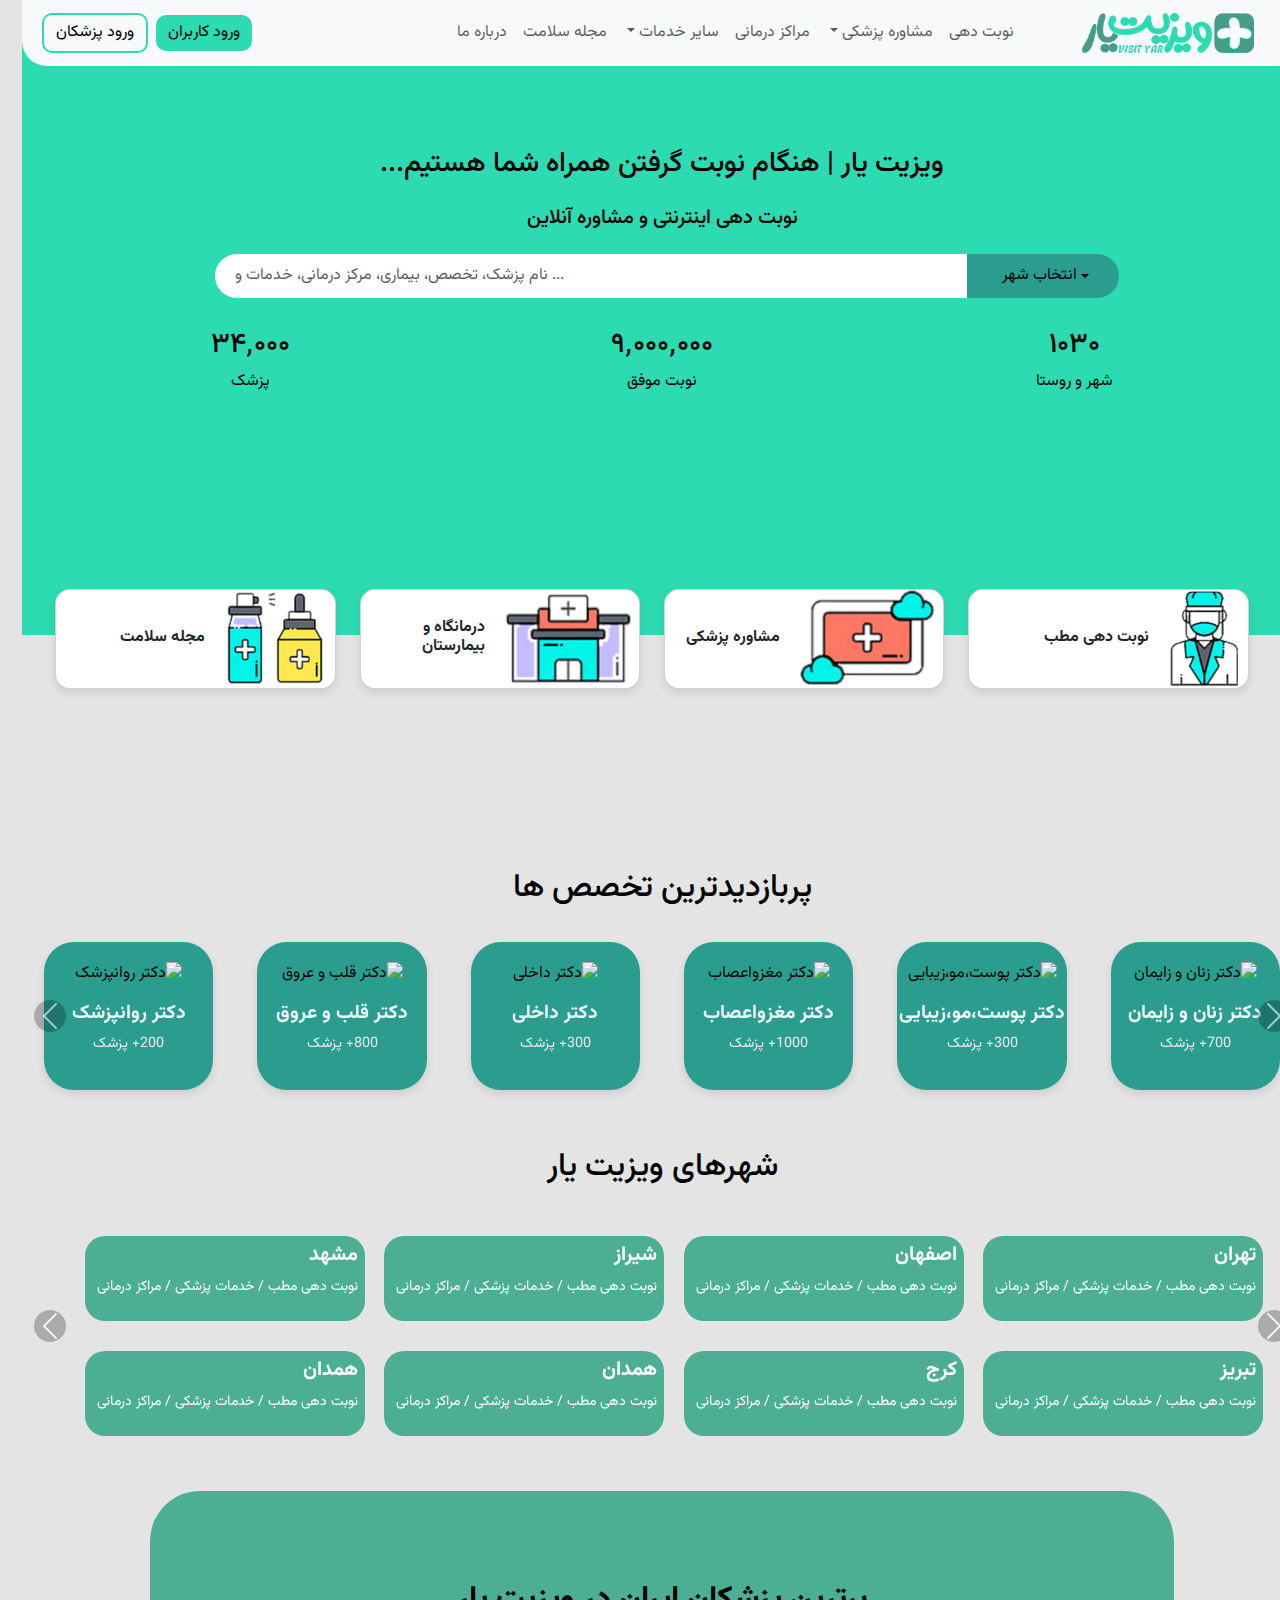
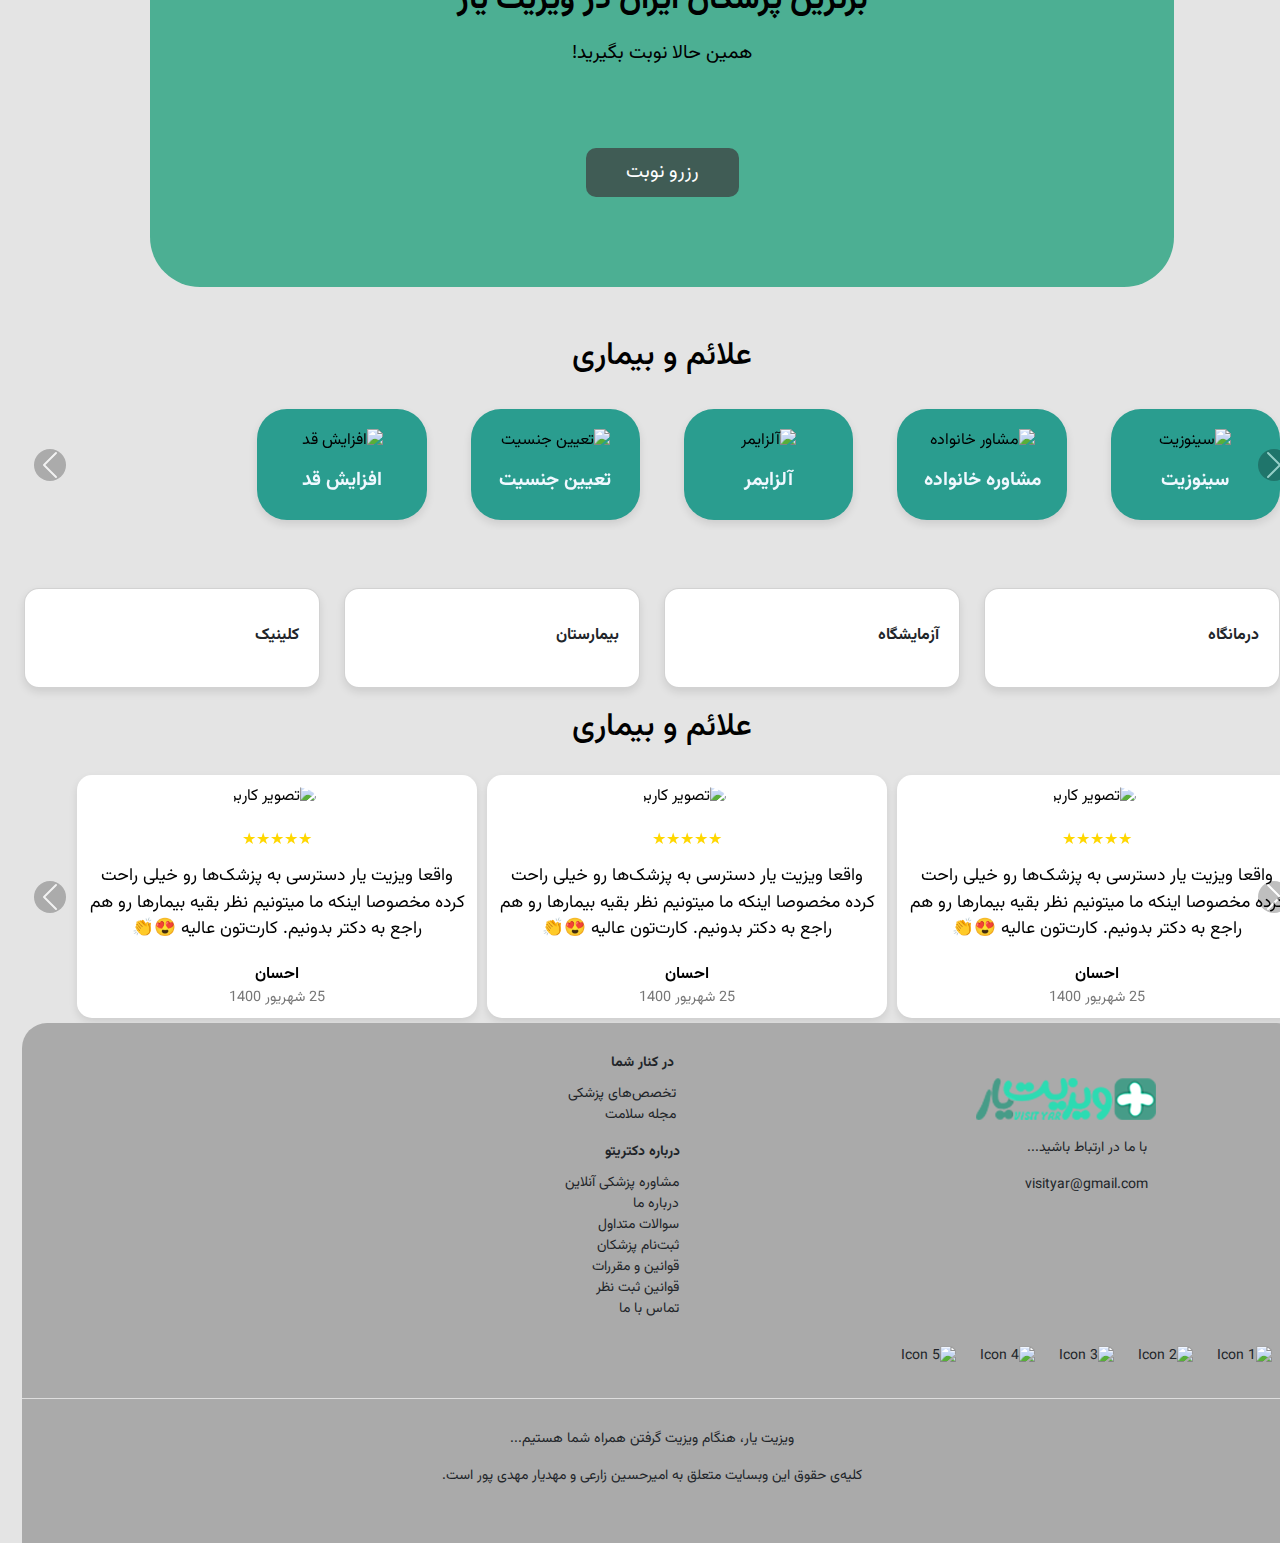
==== commit a52c03dd: "complate homepage &nobatpage" ====
--- a/homepage/index.html
+++ b/homepage/index.html
@@ -20,7 +20,7 @@
             <div class="collapse navbar-collapse" id="navbarNavDropdown">
                 <ul class="navbar-nav">
                     <li class="nav-item active">
-                        <a class="nav-link" href="#">نوبت دهی</a>
+                        <a class="nav-link" href="http://127.0.0.1:5500/nobatpage/nobat.html">نوبت دهی</a>
                     </li>
                     <li class="nav-item dropdown">
                         <a class="nav-link dropdown-toggle" href="#" id="navbarDropdownMenuLink" data-bs-toggle="dropdown" aria-haspopup="true" aria-expanded="false">
@@ -432,23 +432,286 @@
 <div class="top-doctors-container">
     <h2>برترین پزشکان ایران در ویزیت یار</h2>
     <p>همین حالا نوبت بگیرید!</p>
-    <button class="btn btn-primary">رزرو نوبت</button>
+    <button class="btn btn-primary">رزرو نوبت
+        <link rel="stylesheet" href="http://127.0.0.1:5500/nobatpage/nobat.html">
+    </button>
 </div>
 <!-- /baner -->
+<!-- bimari -->
+<div class="container">
+    <h2 class="text-center mb-4">علائم و بیماری</h2>
+    <div id="bimariCarousel" class="carousel slide" data-bs-ride="carousel">
+        <div class="carousel-inner">
+            <div class="carousel-item active">
+                <div class="row">
+                    <div class="col-md-2">
+                        <div class="specialty-card text-center">
+                            <div class="specialty-card-body">
+                                <img src="https://doctoreto.com/_next/image?url=%2F_next%2Fstatic%2Fmedia%2Fsinusitis.50856504.png&w=256&q=75" class="specialty-card-img-top mb-3" alt="سینوزیت">
+                                <h5 class="specialty-card-title">سینوزیت</h5>
+                            </div>
+                        </div>
+                    </div>
+                    <div class="col-md-2">
+                        <div class="specialty-card text-center">
+                            <div class="specialty-card-body">
+                                <img src="https://doctoreto.com/_next/image?url=%2F_next%2Fstatic%2Fmedia%2Ffamily.fa1f4eba.png&w=256&q=75" class="specialty-card-img-top mb-3" alt="مشاور خانواده">
+                                <h5 class="specialty-card-title">مشاوره خانواده</h5>
+                            </div>
+                        </div>
+                    </div>
+                    <div class="col-md-2">
+                        <div class="specialty-card text-center">
+                            <div class="specialty-card-body">
+                                <img src="https://doctoreto.com/_next/image?url=%2F_next%2Fstatic%2Fmedia%2Falzheimers-disease.a428d3e9.png&w=256&q=75" class="specialty-card-img-top mb-3" alt="آلزایمر">
+                                <h5 class="specialty-card-title">آلزایمر</h5>
+                            </div>
+                        </div>
+                    </div>
+                    <div class="col-md-2">
+                        <div class="specialty-card text-center">
+                            <div class="specialty-card-body">
+                                <img src="https://doctoreto.com/_next/image?url=%2F_next%2Fstatic%2Fmedia%2Fgender-determination.05edcadb.png&w=256&q=75" class="specialty-card-img-top mb-3" alt="تعیین جنسیت">
+                                <h5 class="specialty-card-title">تعیین جنسیت</h5>
+                            </div>
+                        </div>
+                    </div>
+                    <div class="col-md-2">
+                        <div class="specialty-card text-center">
+                            <div class="specialty-card-body">
+                                <img src="https://doctoreto.com/_next/image?url=%2F_next%2Fstatic%2Fmedia%2Fheight-increase.ba4032b6.png&w=256&q=75" class="specialty-card-img-top mb-3" alt="افزایش قد">
+                                <h5 class="specialty-card-title"> افزایش قد</h5>
+                            </div>
+                        </div>
+                    </div>
+                </div>
+            </div>
+            <div class="carousel-item">
+                <div class="row">
+                    <div class="col-md-2">
+                        <div class="specialty-card text-center">
+                            <div class="specialty-card-body">
+                                <img src="https://doctoreto.com/_next/image?url=%2F_next%2Fstatic%2Fmedia%2Fanemia.371a8157.png&w=256&q=75" class="specialty-card-img-top mb-3" alt="کم خونی">
+                                <h5 class="specialty-card-title">کم خونی</h5>
+                            </div>
+                        </div>
+                    </div>
+                    <div class="col-md-2">
+                        <div class="specialty-card text-center">
+                            <div class="specialty-card-body">
+                                <img src="https://doctoreto.com/_next/image?url=%2F_next%2Fstatic%2Fmedia%2Falopecia.6f3bc4f0.png&w=256&q=75" class="specialty-card-img-top mb-3" alt="آلوپسی">
+                                <h5 class="specialty-card-title">آلوپسی</h5>
+                            </div>
+                        </div>
+                    </div>
 
+                    <div class="col-md-2">
+                        <div class="specialty-card text-center">
+                            <div class="specialty-card-body">
+                                <img src="https://doctoreto.com/_next/image?url=%2F_next%2Fstatic%2Fmedia%2Fhair-fall.37cbbed0.png&w=256&q=75" class="specialty-card-img-top mb-3" alt="ریزش مو">
+                                <h5 class="specialty-card-title">دیزش مو</h5>
+                            </div>
+                        </div>
+                    </div>
+                    <div class="col-md-2">
+                        <div class="specialty-card text-center">
+                            <div class="specialty-card-body">
+                                <img src="https://doctoreto.com/_next/image?url=%2F_next%2Fstatic%2Fmedia%2Fdiabetes.9fd7372a.png&w=256&q=75" class="specialty-card-img-top mb-3" alt="دیابت">
+                                <h5 class="specialty-card-title">دیابت</h5>
+                            </div>
+                        </div>
+                    </div>
+                    <div class="col-md-2">
+                        <div class="specialty-card text-center">
+                            <div class="specialty-card-body">
+                                <img src="https://doctoreto.com/_next/image?url=%2F_next%2Fstatic%2Fmedia%2Fbreast-cancer.47f81ef5.png&w=256&q=75" class="specialty-card-img-top mb-3" alt="سرطان سینه">
+                                <h5 class="specialty-card-title">سرطان سینه</h5>
+                            </div>
+                        </div>
+                    </div>
+                    <div class="col-md-2">
+                        <div class="specialty-card text-center">
+                            <div class="specialty-card-body">
+                                <img src="https://doctoreto.com/_next/image?url=%2F_next%2Fstatic%2Fmedia%2Fsleeve-gastrectomy.f6d114fc.png&w=256&q=75" class="specialty-card-img-top mb-3" alt="اسلیو معده">
+                                <h5 class="specialty-card-title">اسلیو معده</h5>
+                            </div>
+                        </div>
+                    </div>
+                </div>
+            </div>
+        </div>
+        <a class="carousel-control-prev" href="#bimariCarousel" role="button" data-bs-slide="prev">
+            <span class="carousel-control-prev-icon" aria-hidden="true"></span>
+            <span class="sr-only"></span>
+        </a>
+        <a class="carousel-control-next" href="#bimariCarousel" role="button" data-bs-slide="next">
+            <span class="carousel-control-next-icon" aria-hidden="true"></span>
+            <span class="sr-only"></span>
+        </a>
+    </div>
+</div>
+<!-- /bimari -->
+<!-- card end -->
+<div class="container mt-5">
+    <div class="row">
+        <div class="col-md-3">
+            <div class="card custom-card">
+                <div class="card-body">
+                    <h5 class="card-title">درمانگاه</h5>
+                </div>
+            </div>
+        </div>
+        <div class="col-md-3">
+            <div class="card custom-card">
+                <div class="card-body">
+                    <h5 class="card-title">آزمایشگاه</h5>
+                </div>
+            </div>
+        </div>
+        <div class="col-md-3">
+            <div class="card custom-card">
+                <div class="card-body">
+                    <h5 class="card-title"> بیمارستان</h5>
+                </div>
+            </div>
+        </div>
+        <div class="col-md-3">
+            <div class="card custom-card">
+                <div class="card-body">
+                    <h5 class="card-title">کلینیک</h5>
+                </div>
+            </div>
+        </div>
+    </div>
+</div>
+<!-- /card end -->
+<!-- nazarat -->
+<div class="container">
+    <h2 class="text-center mb-4">علائم و بیماری</h2>
+    <div id="nazarCarousel" class="carousel slide" data-bs-ride="carousel">
+        <div class="carousel-inner">
+            <div class="carousel-item active">
+                <div class="row">
+                    <div class="card-nazar">
+                        <img src="https://via.placeholder.com/80" class="card-img-top" alt="تصویر کاربر">
+                        <div class="stars">
+                            ★★★★★
+                        </div>
+                        <p>واقعا ویزیت یار دسترسی به پزشک‌ها رو خیلی راحت کرده مخصوصا اینکه ما میتونیم نظر بقیه بیمارها رو هم راجع به دکتر بدونیم. کارت‌تون عالیه 😍👏</p>
+                        <div class="name">احسان</div>
+                        <div class="date">25 شهریور 1400</div>
+                    </div>
+                    <div class="card-nazar">
+                        <img src="https://via.placeholder.com/80" class="card-img-top" alt="تصویر کاربر">
+                        <div class="stars">
+                            ★★★★★
+                        </div>
+                        <p>واقعا ویزیت یار دسترسی به پزشک‌ها رو خیلی راحت کرده مخصوصا اینکه ما میتونیم نظر بقیه بیمارها رو هم راجع به دکتر بدونیم. کارت‌تون عالیه 😍👏</p>
+                        <div class="name">احسان</div>
+                        <div class="date">25 شهریور 1400</div>
+                    </div>
+                    <div class="card-nazar">
+                        <img src="https://via.placeholder.com/80" class="card-img-top" alt="تصویر کاربر">
+                        <div class="stars">
+                            ★★★★★
+                        </div>
+                        <p>واقعا ویزیت یار دسترسی به پزشک‌ها رو خیلی راحت کرده مخصوصا اینکه ما میتونیم نظر بقیه بیمارها رو هم راجع به دکتر بدونیم. کارت‌تون عالیه 😍👏</p>
+                        <div class="name">احسان</div>
+                        <div class="date">25 شهریور 1400</div>
+                    </div>
+                </div>
+            </div>
+            <div class="carousel-item">
+                <div class="row">
+                    <div class="card-nazar">
+                        <img src="https://via.placeholder.com/80" class="card-img-top" alt="تصویر کاربر">
+                        <div class="stars">
+                            ★★★★★
+                        </div>
+                        <p>واقعا ویزیت یار دسترسی به پزشک‌ها رو خیلی راحت کرده مخصوصا اینکه ما میتونیم نظر بقیه بیمارها رو هم راجع به دکتر بدونیم. کارت‌تون عالیه 😍👏</p>
+                        <div class="name">احسان</div>
+                        <div class="date">25 شهریور 1400</div>
+                    </div>
+                    <div class="card-nazar">
+                        <img src="https://via.placeholder.com/80" class="card-img-top" alt="تصویر کاربر">
+                        <div class="stars">
+                            ★★★★★
+                        </div>
+                        <p>واقعا ویزیت یار دسترسی به پزشک‌ها رو خیلی راحت کرده مخصوصا اینکه ما میتونیم نظر بقیه بیمارها رو هم راجع به دکتر بدونیم. کارت‌تون عالیه 😍👏</p>
+                        <div class="name">احسان</div>
+                        <div class="date">25 شهریور 1400</div>
+                    </div>
+                    <div class="card-nazar">
+                        <img src="https://via.placeholder.com/80" class="card-img-top" alt="تصویر کاربر">
+                        <div class="stars">
+                            ★★★★★
+                        </div>
+                        <p>واقعا ویزیت یار دسترسی به پزشک‌ها رو خیلی راحت کرده مخصوصا اینکه ما میتونیم نظر بقیه بیمارها رو هم راجع به دکتر بدونیم. کارت‌تون عالیه 😍👏</p>
+                        <div class="name">احسان</div>
+                        <div class="date">25 شهریور 1400</div>
+                    </div>
+                </div>
+            </div>
+        </div>
+        <a class="carousel-control-prev" href="#nazarCarousel" role="button" data-bs-slide="prev">
+            <span class="carousel-control-prev-icon" aria-hidden="true"></span>
+            <span class="sr-only"></span>
+        </a>
+        <a class="carousel-control-next" href="#nazarCarousel" role="button" data-bs-slide="next">
+            <span class="carousel-control-next-icon" aria-hidden="true"></span>
+            <span class="sr-only"></span>
+        </a>
+    </div>
+</div>
+<!-- /nazarat -->
+<!-- footer Section -->
+<footer class="footer">
+    <div class="container-fluid px-0">
+        <div class="row no-gutters">
+            <div class="col-md-4 text-center">
+                <div class="footer-logo ml-4" >
+                    <img src="logo.png" alt="لوگو">
+                </div class="text-footer">
+                <p >با ما در ارتباط باشید...</p>
+                <p>visityar@gmail.com</p>
+            </div>
+            <div class="col-md-4 d-flex flex-column justify-content-center align-items-center text-right" >
+                <div class="section-title">در کنار شما</div>
+                <ul class="list-unstyled">
+                    <li>تخصص‌های پزشکی</li>
+                    <li>مجله سلامت</li>
+                </ul>
+                <div class="section-title">درباره دکتریتو</div>
+                <ul class="list-unstyled">
+                    <li>مشاوره پزشکی آنلاین</li>
+                    <li>درباره ما</li>
+                    <li>سوالات متداول</li>
+                    <li>ثبت‌نام پزشکان</li>
+                    <li>قوانین و مقررات</li>
+                    <li>قوانین ثبت نظر</li>
+                    <li>تماس با ما</li>
+                </ul>
+            </div>    
 
-
-
-
-
-
-
-
-
-
-
-
-
+            <div class="col-md-4 text-center">
+                <div class="icons">
+                    <img src="https://doctoreto.com/_next/image?url=%2Fimages%2Fenamad.png&w=1920&q=75" alt="Icon 1">
+                    <img src="https://doctoreto.com/_next/image?url=%2Fimages%2Fsamandehi.png&w=1920&q=75" alt="Icon 2">
+                    <img src="https://doctoreto.com/_next/image?url=%2Fimages%2Fetehadie-logo.png&w=1920&q=75" alt="Icon 3">
+                    <img src="https://doctoreto.com/_next/image?url=%2Fimages%2Fsaman-kish-logo.png&w=1920&q=75" alt="Icon 4">
+                    <img src="https://doctoreto.com/_next/image?url=%2Fimages%2Fmellat.png&w=1920&q=75" alt="Icon 5">
+                </div>
+            </div>
+        </div>
+        <div class="divider"></div>
+        <div class="row">
+            <div class="col-12 text-center">
+                <p>ویزیت یار، هنگام ویزیت گرفتن همراه شما هستیم...</p>
+                <p>کلیه‌ی حقوق این وبسایت متعلق به امیرحسین زارعی و مهدیار مهدی پور است.</p>
+            </div>
+        </div>
+    </div>
+</footer>
     <script src="bootstrap-5.3.3-dist/js/bootstrap.bundle.min.js"></script>
     <script src="newFile.js"></script>
     <script src="https://code.jquery.com/jquery-3.5.1.slim.min.js"></script>
--- a/homepage/style.css
+++ b/homepage/style.css
@@ -183,6 +183,13 @@
   box-shadow: 0 4px 8px rgba(0, 0, 0, 0.1);
   padding-block: 20px;
   max-height: max-content;
+  transition: transform 0.2s;
+
+}
+.specialty-card:hover{
+  transform: scale(1.05);
+
+
 }
 
 .specialty-card-title {
@@ -241,6 +248,10 @@
   text-align: right;
   direction: rtl;
 }
+.city-card:hover{
+  transform: scale(1.05);
+
+}
 .city-card h4 {
   font-size: 20px; 
   font-weight: bold; 
@@ -288,5 +299,67 @@
 .btn-primary:hover {
   background-color: #00b35f; 
 }
-
-  
+/*  */
+.card-nazar {
+  border-radius: 15px;
+  box-shadow: 0 4px 8px rgba(0, 0, 0, 0.1);
+  padding: 10px;
+  text-align: center;
+  background-color: #fff;
+  margin: 5px;
+  max-width: 400px;
+}
+.card-nazar .card-img-top {
+  width: 80px;
+  height: 80px;
+  border-radius: 50%;
+  margin: 0 auto 10px;
+}
+.card-nazar .stars {
+  color: #FFD700;
+  margin: 10px 0;
+}
+.card-nazar p {
+  font-size: 1.1em;
+  margin: 10px 0;
+}
+.card-nazar .name {
+  font-weight: bold;
+  margin-top: 20px;
+}
+.card-nazar .date {
+  color: #777;
+  font-size: 0.9em;
+}
+ .footer {
+        background-color: #aaaaaa;
+        padding : 30px 0;
+        font-size: 14px;
+        border-top-left-radius: 25px;
+        border-top-right-radius: 25px;
+
+        
+
+    }
+    
+    .footer .footer-logo {
+        font-size: 50px;
+        font-weight: bold;
+        color: #2CDBB2;
+        margin-right: 10%;
+    }
+    
+    .footer .section-title {
+        font-weight: bold;
+        margin-bottom: 10px;
+    }
+    
+    .footer .divider {
+        border-top: 1px solid #ddd;
+        margin: 20px 0;
+    }
+    
+    .footer .icons img {
+        max-width: 70px;
+        margin: 0 10px;
+    }